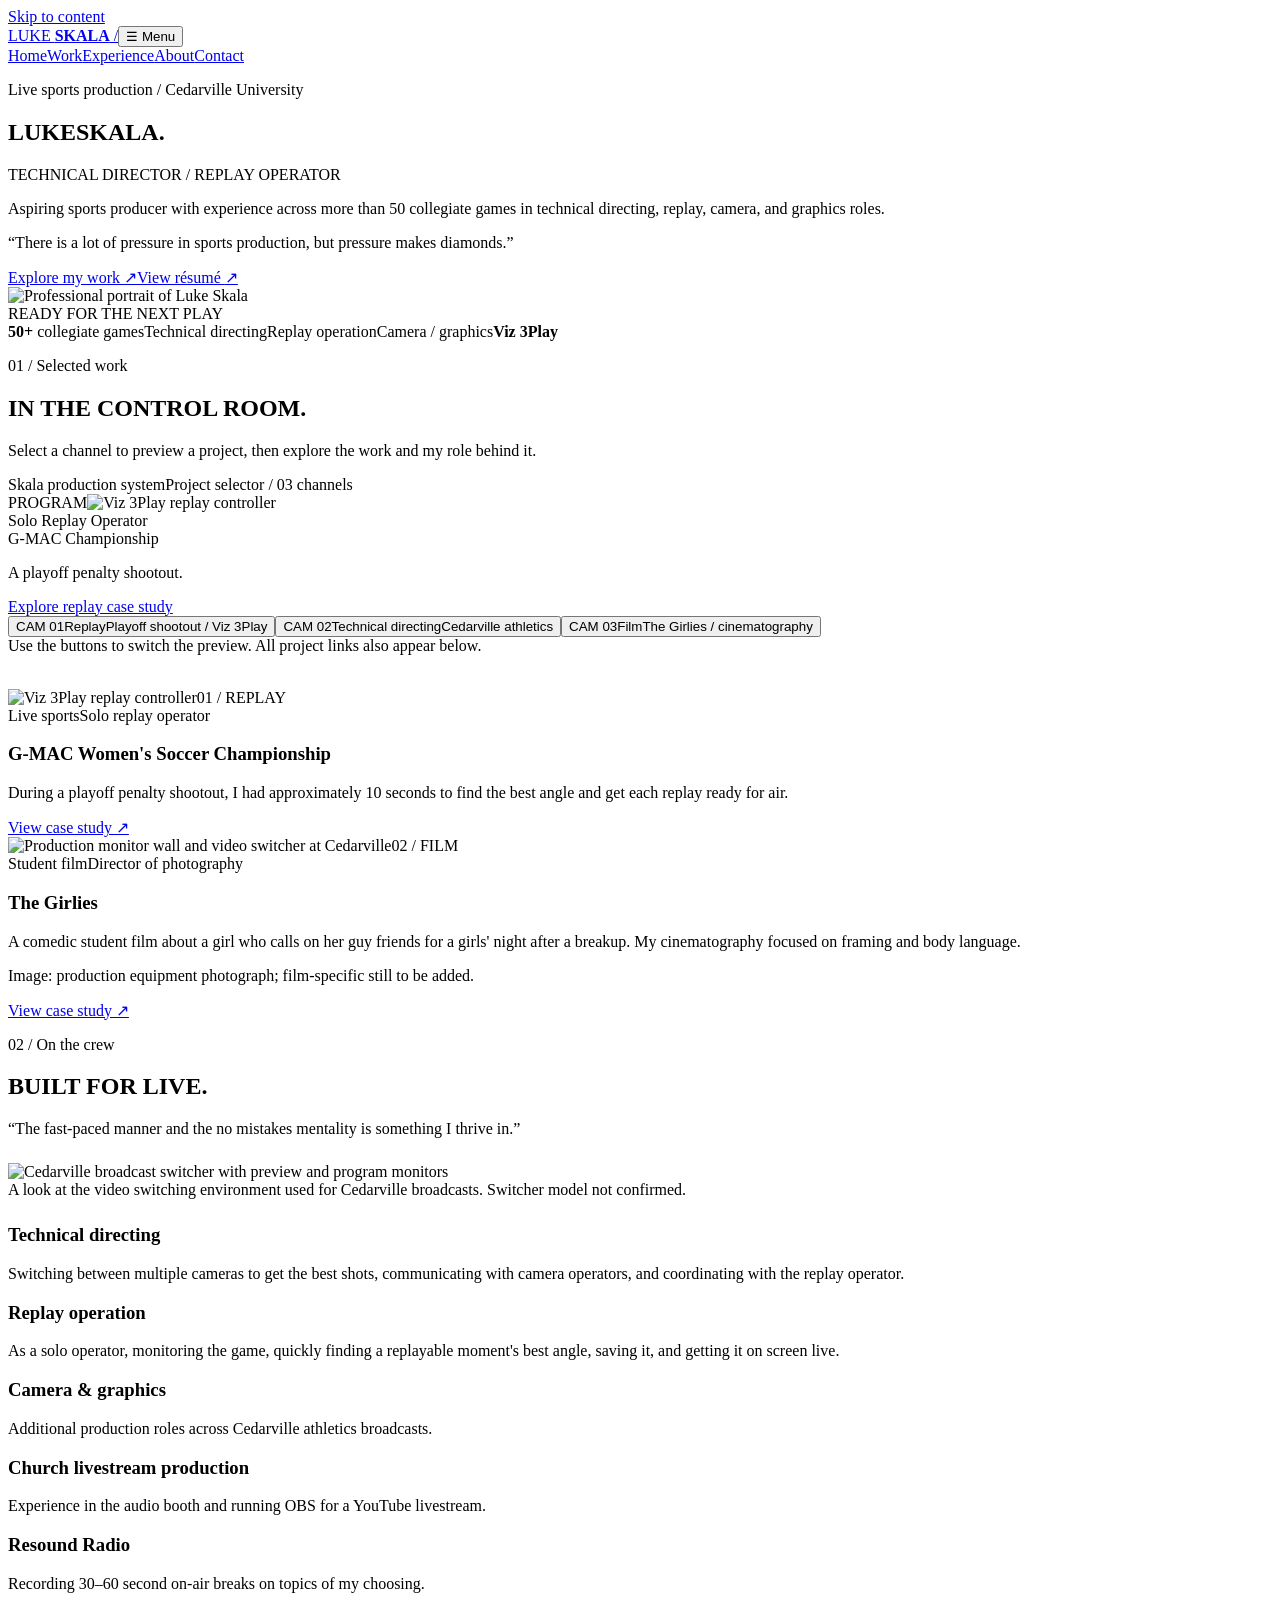
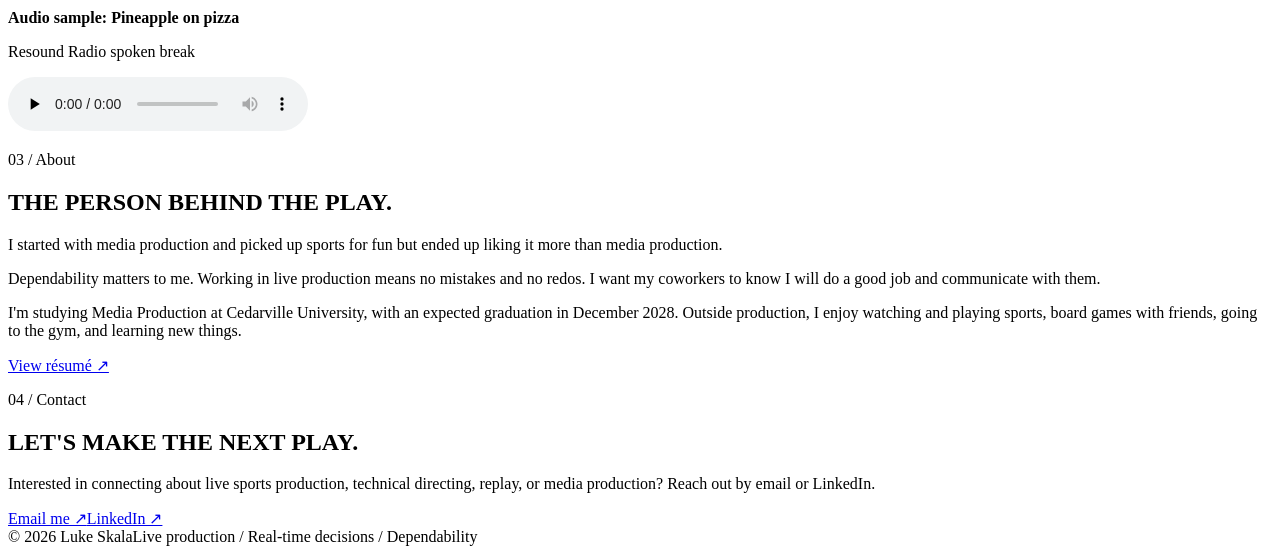
==== index.html @ cfe3b379 "Add files via upload" ====
<!doctype html><html lang="en"><head><meta charset="utf-8"><meta name="viewport" content="width=device-width,initial-scale=1"><meta name="theme-color" content="#090d13"><meta name="description" content="Luke Skala — aspiring sports production professional with experience in technical directing, replay operation, and media production."><title>Luke Skala | Technical Director & Replay Operator</title><link rel="stylesheet" href="assets/style.css"><script src="assets/main.js" defer></script></head><body><a class="skip" href="#main">Skip to content</a><header class="site-header"><div class="wrap header-inner"><a class="brand" href="index.html" aria-label="Luke Skala, home">LUKE <b>SKALA</b><span aria-hidden="true"> /</span></a><button class="menu-toggle" type="button" aria-controls="primary-nav" aria-expanded="false">☰ Menu</button><nav class="nav" id="primary-nav" aria-label="Primary navigation"><a class="nav-link" aria-current="page" href="index.html">Home</a><a class="nav-link" href="index.html#work">Work</a><a class="nav-link" href="index.html#experience">Experience</a><a class="nav-link" href="index.html#about">About</a><a class="nav-link" href="index.html#contact">Contact</a></nav></div></header><main id="main"><section class="hero"><div class="wrap hero-grid"><div class="hero-text"><p class="eyebrow">Live sports production / Cedarville University</p><h1><span>LUKE</span><span>SKALA<span style="color:var(--red)">.</span></span></h1><p class="role">TECHNICAL DIRECTOR <span style="color:var(--red)">/</span> REPLAY OPERATOR</p><p class="muted">Aspiring sports producer with experience across more than 50 collegiate games in technical directing, replay, camera, and graphics roles.</p><p class="quote">“There is a lot of pressure in sports production, but pressure makes diamonds.”</p><div class="actions"><a class="btn" href="#work">Explore my work <span aria-hidden="true">↗</span></a><a class="btn secondary" href="assets/docs/Luke-Skala-Resume.pdf" target="_blank" rel="noopener">View résumé <span aria-hidden="true">↗</span></a></div></div><div class="portrait-shell"><img src="assets/images/portrait.webp" alt="Professional portrait of Luke Skala" width="870" height="1300" fetchpriority="high"><div class="portrait-tag">READY FOR THE NEXT PLAY</div></div></div></section><div class="ticker"><div class="wrap ticker-inner"><span><b>50+</b> collegiate games</span><span>Technical directing</span><span>Replay operation</span><span>Camera / graphics</span><span><b>Viz 3Play</b></span></div></div><section class="section" id="work"><div class="wrap"><div class="section-head"><div><p class="eyebrow">01 / Selected work</p><h2>IN THE CONTROL ROOM<span style="color:var(--red)">.</span></h2></div><p class="muted">Select a channel to preview a project, then explore the work and my role behind it.</p></div><div class="dashboard" aria-label="Interactive project selector"><div class="dash-top"><span><span class="live-dot" aria-hidden="true"></span>Skala production system</span><span>Project selector / 03 channels</span></div><div class="dashboard-body"><div class="monitor" id="project-monitor" aria-live="polite" aria-atomic="true"><span class="monitor-label">PROGRAM</span><img src="assets/images/viz-3play.webp" alt="Viz 3Play replay controller"><div class="monitor-content"><span class="eyebrow" data-role>Solo Replay Operator</span><div class="monitor-title" data-title>G-MAC Championship</div><p data-desc>A playoff penalty shootout.</p><a class="btn small" data-link href="replay.html">Explore replay case study</a></div></div><div class="controls" aria-label="Select project channel"><button type="button" class="channel" data-channel="replay" aria-pressed="true"><span class="cam">CAM 01</span><span class="name">Replay</span><span class="desc">Playoff shootout / Viz 3Play</span></button><button type="button" class="channel" data-channel="td" aria-pressed="false"><span class="cam">CAM 02</span><span class="name">Technical directing</span><span class="desc">Cedarville athletics</span></button><button type="button" class="channel" data-channel="film" aria-pressed="false"><span class="cam">CAM 03</span><span class="name">Film</span><span class="desc">The Girlies / cinematography</span></button></div></div><div class="dash-bottom">Use the buttons to switch the preview. All project links also appear below.</div></div><div class="two-col" style="margin-top:34px"><article class="project-card"><div class="card-image"><img src="assets/images/viz-3play.webp" loading="lazy" alt="Viz 3Play replay controller"><span class="number">01 / REPLAY</span></div><div class="card-body"><div class="label-row"><span class="tag">Live sports</span><span class="tag">Solo replay operator</span></div><h3>G-MAC Women's Soccer Championship</h3><p>During a playoff penalty shootout, I had approximately 10 seconds to find the best angle and get each replay ready for air.</p><a class="btn small secondary" href="replay.html">View case study ↗</a></div></article><article class="project-card"><div class="card-image"><img src="assets/images/switcher.webp" loading="lazy" alt="Production monitor wall and video switcher at Cedarville"><span class="number">02 / FILM</span></div><div class="card-body"><div class="label-row"><span class="tag">Student film</span><span class="tag">Director of photography</span></div><h3>The Girlies</h3><p>A comedic student film about a girl who calls on her guy friends for a girls' night after a breakup. My cinematography focused on framing and body language.</p><p class="small-note">Image: production equipment photograph; film-specific still to be added.</p><a class="btn small secondary" href="girlies.html">View case study ↗</a></div></article></div></div></section><section class="section experience" id="experience"><div class="wrap experience-grid"><div><p class="eyebrow">02 / On the crew</p><h2>BUILT FOR LIVE<span style="color:var(--red)">.</span></h2><p>“The fast-paced manner and the no mistakes mentality is something I thrive in.”</p><figure class="media-frame" style="margin:25px 0"><img src="assets/images/switcher.webp" loading="lazy" alt="Cedarville broadcast switcher with preview and program monitors"><figcaption>A look at the video switching environment used for Cedarville broadcasts. Switcher model not confirmed.</figcaption></figure></div><div class="experience-list"><div class="experience-item"><h3>Technical directing</h3><p>Switching between multiple cameras to get the best shots, communicating with camera operators, and coordinating with the replay operator.</p></div><div class="experience-item"><h3>Replay operation</h3><p>As a solo operator, monitoring the game, quickly finding a replayable moment's best angle, saving it, and getting it on screen live.</p></div><div class="experience-item"><h3>Camera & graphics</h3><p>Additional production roles across Cedarville athletics broadcasts.</p></div><div class="experience-item"><h3>Church livestream production</h3><p>Experience in the audio booth and running OBS for a YouTube livestream.</p></div><div class="experience-item"><h3>Resound Radio</h3><p>Recording 30–60 second on-air breaks on topics of my choosing.</p><div class="audio-box"><strong>Audio sample: Pineapple on pizza</strong><p class="small-note">Resound Radio spoken break</p><audio controls preload="none"><source src="assets/audio/resound-pineapple-pizza.mp3" type="audio/mpeg">Your browser does not support audio playback. <a href="assets/audio/resound-pineapple-pizza.mp3">Download the recording</a>.</audio></div></div></div></div></section><section class="section" id="about"><div class="wrap experience-grid"><div><p class="eyebrow">03 / About</p><h2>THE PERSON BEHIND THE PLAY<span style="color:var(--red)">.</span></h2></div><div><p>I started with media production and picked up sports for fun but ended up liking it more than media production.</p><p>Dependability matters to me. Working in live production means no mistakes and no redos. I want my coworkers to know I will do a good job and communicate with them.</p><p class="muted">I'm studying Media Production at Cedarville University, with an expected graduation in December 2028. Outside production, I enjoy watching and playing sports, board games with friends, going to the gym, and learning new things.</p><a class="btn secondary" href="assets/docs/Luke-Skala-Resume.pdf" target="_blank" rel="noopener">View résumé ↗</a></div></div></section><section class="section" id="contact"><div class="wrap"><div class="contact-panel"><div><p class="eyebrow">04 / Contact</p><h2>LET'S MAKE THE NEXT PLAY<span style="color:var(--red)">.</span></h2><p class="muted">Interested in connecting about live sports production, technical directing, replay, or media production? Reach out by email or LinkedIn.</p></div><div class="actions"><a class="btn" href="mailto:lukeaskala@gmail.com">Email me ↗</a><a class="btn secondary" href="https://www.linkedin.com/in/lukeskala/" target="_blank" rel="noopener noreferrer">LinkedIn ↗</a></div></div></div></section></main><footer class="footer"><div class="wrap"><span>© <span id="year">2026</span> Luke Skala</span><span>Live production / Real-time decisions / Dependability</span></div></footer><script>document.getElementById('year').textContent=new Date().getFullYear()</script></body></html>
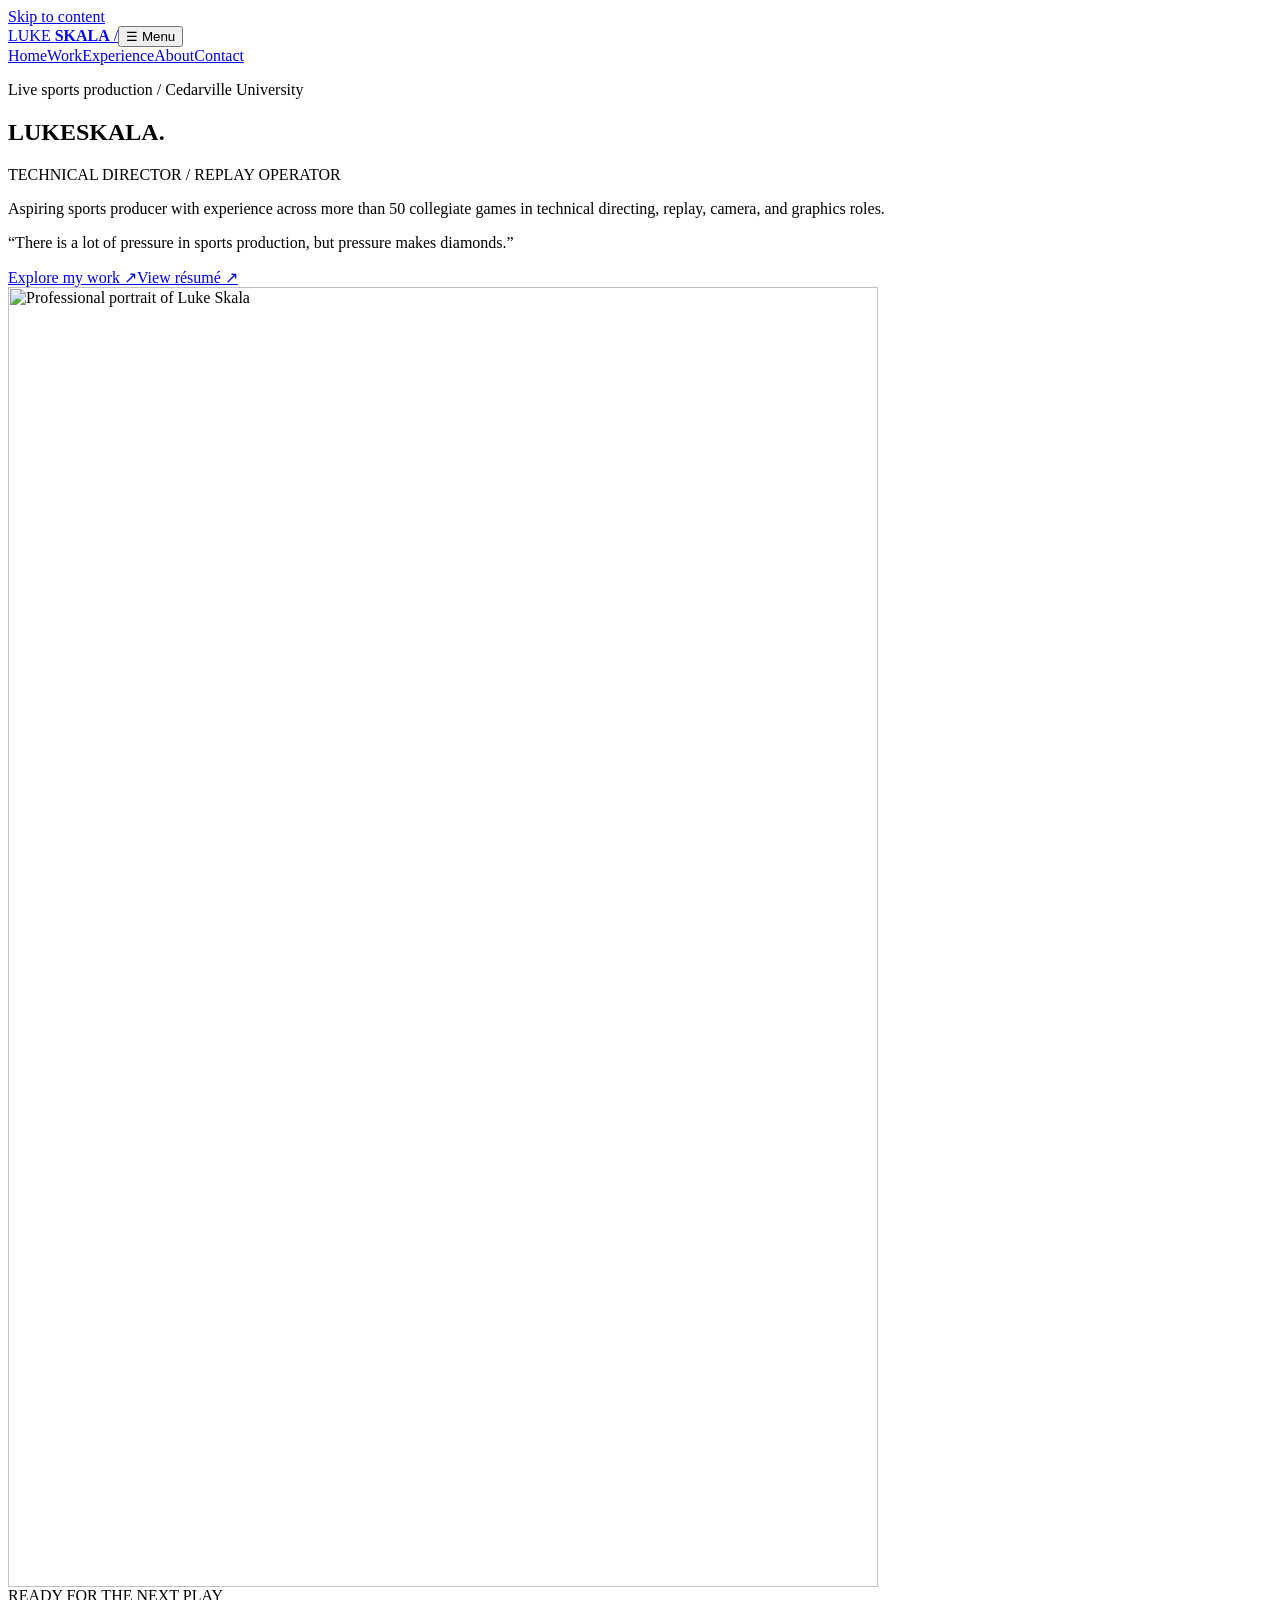
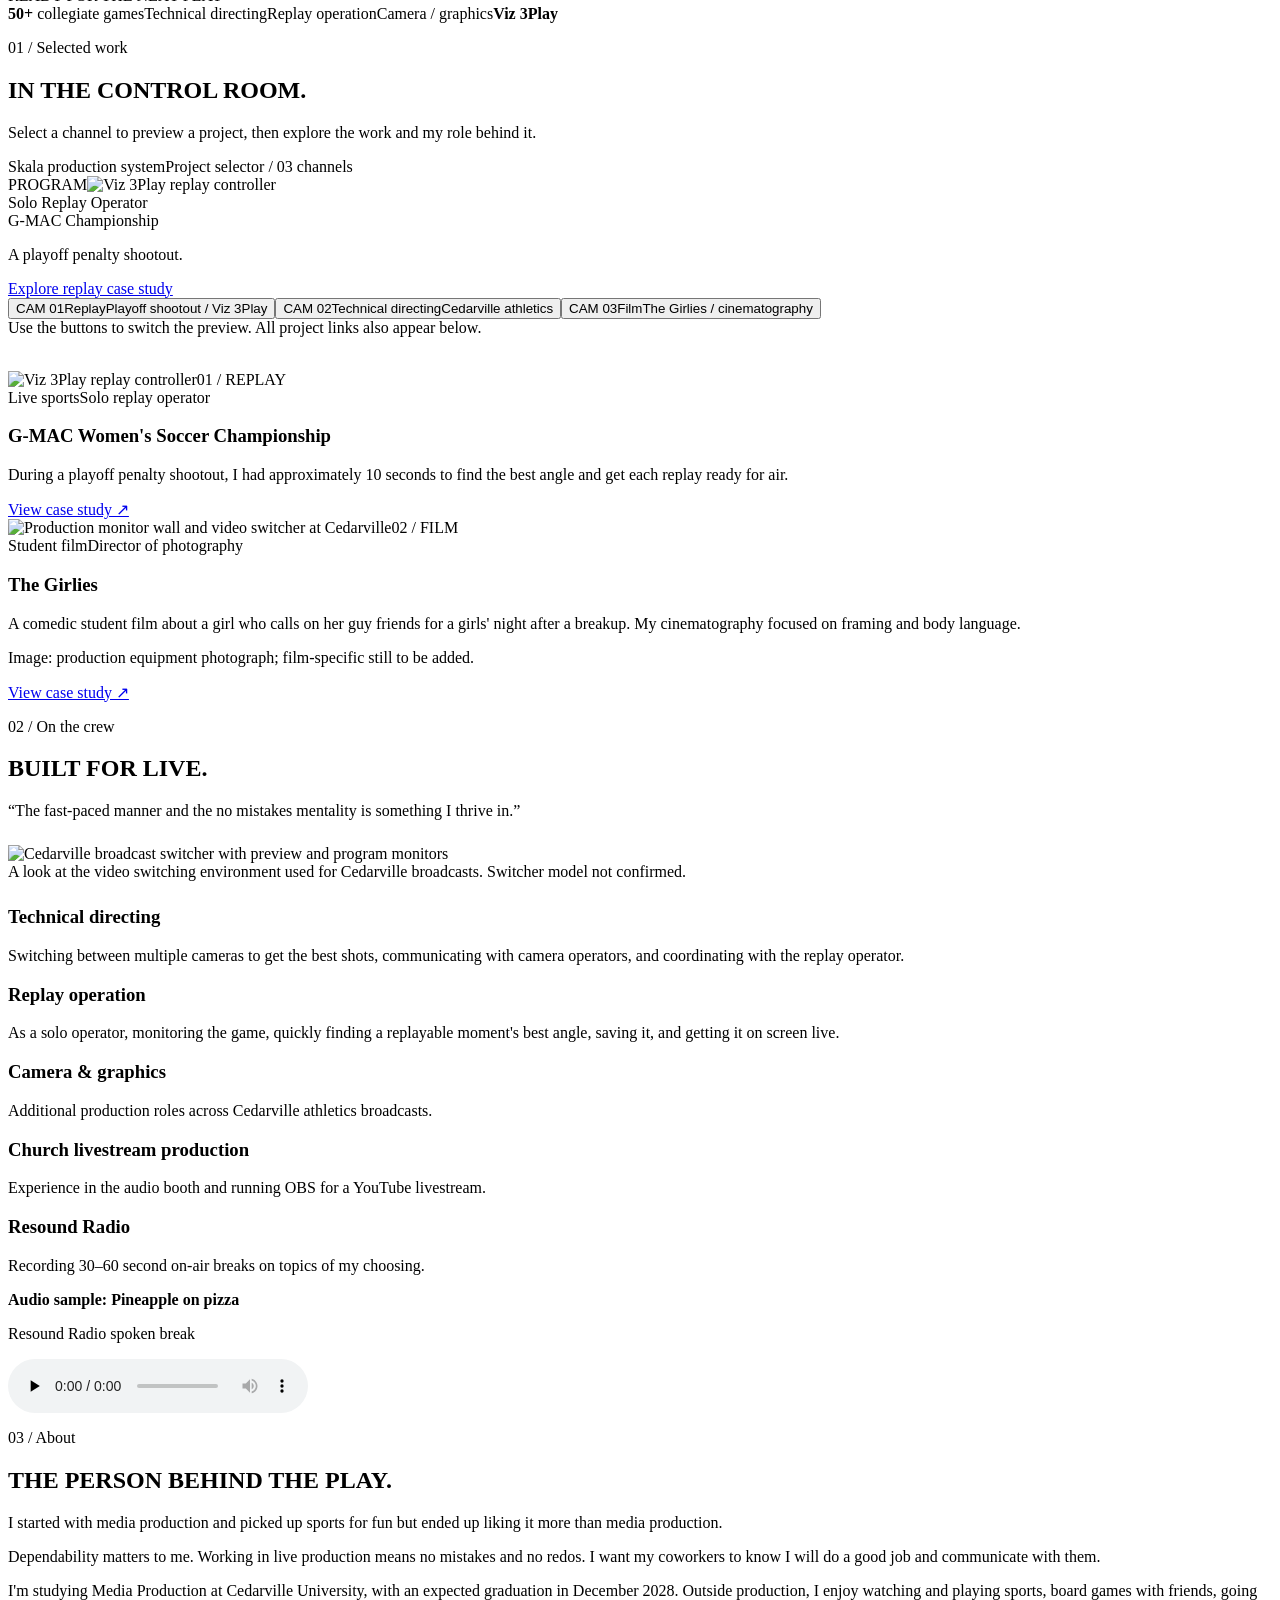
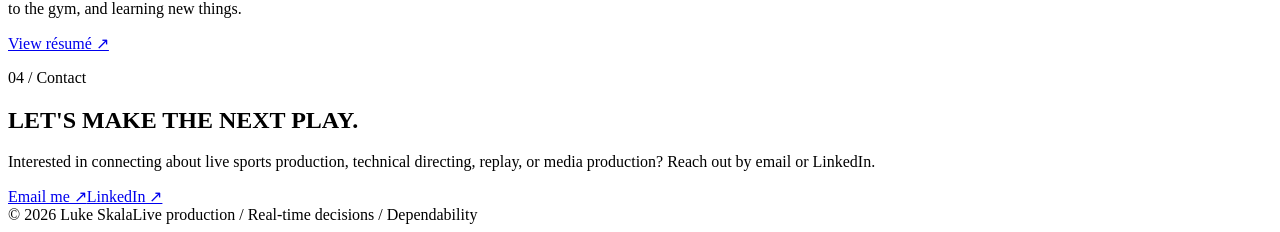
==== commit 92eec0e7: "Update index.html" ====
--- a/index.html
+++ b/index.html
@@ -1 +1 @@
-<!doctype html><html lang="en"><head><meta charset="utf-8"><meta name="viewport" content="width=device-width,initial-scale=1"><meta name="theme-color" content="#090d13"><meta name="description" content="Luke Skala — aspiring sports production professional with experience in technical directing, replay operation, and media production."><title>Luke Skala | Technical Director & Replay Operator</title><link rel="stylesheet" href="assets/style.css"><script src="assets/main.js" defer></script></head><body><a class="skip" href="#main">Skip to content</a><header class="site-header"><div class="wrap header-inner"><a class="brand" href="index.html" aria-label="Luke Skala, home">LUKE <b>SKALA</b><span aria-hidden="true"> /</span></a><button class="menu-toggle" type="button" aria-controls="primary-nav" aria-expanded="false">☰ Menu</button><nav class="nav" id="primary-nav" aria-label="Primary navigation"><a class="nav-link" aria-current="page" href="index.html">Home</a><a class="nav-link" href="index.html#work">Work</a><a class="nav-link" href="index.html#experience">Experience</a><a class="nav-link" href="index.html#about">About</a><a class="nav-link" href="index.html#contact">Contact</a></nav></div></header><main id="main"><section class="hero"><div class="wrap hero-grid"><div class="hero-text"><p class="eyebrow">Live sports production / Cedarville University</p><h1><span>LUKE</span><span>SKALA<span style="color:var(--red)">.</span></span></h1><p class="role">TECHNICAL DIRECTOR <span style="color:var(--red)">/</span> REPLAY OPERATOR</p><p class="muted">Aspiring sports producer with experience across more than 50 collegiate games in technical directing, replay, camera, and graphics roles.</p><p class="quote">“There is a lot of pressure in sports production, but pressure makes diamonds.”</p><div class="actions"><a class="btn" href="#work">Explore my work <span aria-hidden="true">↗</span></a><a class="btn secondary" href="assets/docs/Luke-Skala-Resume.pdf" target="_blank" rel="noopener">View résumé <span aria-hidden="true">↗</span></a></div></div><div class="portrait-shell"><img src="assets/images/portrait.webp" alt="Professional portrait of Luke Skala" width="870" height="1300" fetchpriority="high"><div class="portrait-tag">READY FOR THE NEXT PLAY</div></div></div></section><div class="ticker"><div class="wrap ticker-inner"><span><b>50+</b> collegiate games</span><span>Technical directing</span><span>Replay operation</span><span>Camera / graphics</span><span><b>Viz 3Play</b></span></div></div><section class="section" id="work"><div class="wrap"><div class="section-head"><div><p class="eyebrow">01 / Selected work</p><h2>IN THE CONTROL ROOM<span style="color:var(--red)">.</span></h2></div><p class="muted">Select a channel to preview a project, then explore the work and my role behind it.</p></div><div class="dashboard" aria-label="Interactive project selector"><div class="dash-top"><span><span class="live-dot" aria-hidden="true"></span>Skala production system</span><span>Project selector / 03 channels</span></div><div class="dashboard-body"><div class="monitor" id="project-monitor" aria-live="polite" aria-atomic="true"><span class="monitor-label">PROGRAM</span><img src="assets/images/viz-3play.webp" alt="Viz 3Play replay controller"><div class="monitor-content"><span class="eyebrow" data-role>Solo Replay Operator</span><div class="monitor-title" data-title>G-MAC Championship</div><p data-desc>A playoff penalty shootout.</p><a class="btn small" data-link href="replay.html">Explore replay case study</a></div></div><div class="controls" aria-label="Select project channel"><button type="button" class="channel" data-channel="replay" aria-pressed="true"><span class="cam">CAM 01</span><span class="name">Replay</span><span class="desc">Playoff shootout / Viz 3Play</span></button><button type="button" class="channel" data-channel="td" aria-pressed="false"><span class="cam">CAM 02</span><span class="name">Technical directing</span><span class="desc">Cedarville athletics</span></button><button type="button" class="channel" data-channel="film" aria-pressed="false"><span class="cam">CAM 03</span><span class="name">Film</span><span class="desc">The Girlies / cinematography</span></button></div></div><div class="dash-bottom">Use the buttons to switch the preview. All project links also appear below.</div></div><div class="two-col" style="margin-top:34px"><article class="project-card"><div class="card-image"><img src="assets/images/viz-3play.webp" loading="lazy" alt="Viz 3Play replay controller"><span class="number">01 / REPLAY</span></div><div class="card-body"><div class="label-row"><span class="tag">Live sports</span><span class="tag">Solo replay operator</span></div><h3>G-MAC Women's Soccer Championship</h3><p>During a playoff penalty shootout, I had approximately 10 seconds to find the best angle and get each replay ready for air.</p><a class="btn small secondary" href="replay.html">View case study ↗</a></div></article><article class="project-card"><div class="card-image"><img src="assets/images/switcher.webp" loading="lazy" alt="Production monitor wall and video switcher at Cedarville"><span class="number">02 / FILM</span></div><div class="card-body"><div class="label-row"><span class="tag">Student film</span><span class="tag">Director of photography</span></div><h3>The Girlies</h3><p>A comedic student film about a girl who calls on her guy friends for a girls' night after a breakup. My cinematography focused on framing and body language.</p><p class="small-note">Image: production equipment photograph; film-specific still to be added.</p><a class="btn small secondary" href="girlies.html">View case study ↗</a></div></article></div></div></section><section class="section experience" id="experience"><div class="wrap experience-grid"><div><p class="eyebrow">02 / On the crew</p><h2>BUILT FOR LIVE<span style="color:var(--red)">.</span></h2><p>“The fast-paced manner and the no mistakes mentality is something I thrive in.”</p><figure class="media-frame" style="margin:25px 0"><img src="assets/images/switcher.webp" loading="lazy" alt="Cedarville broadcast switcher with preview and program monitors"><figcaption>A look at the video switching environment used for Cedarville broadcasts. Switcher model not confirmed.</figcaption></figure></div><div class="experience-list"><div class="experience-item"><h3>Technical directing</h3><p>Switching between multiple cameras to get the best shots, communicating with camera operators, and coordinating with the replay operator.</p></div><div class="experience-item"><h3>Replay operation</h3><p>As a solo operator, monitoring the game, quickly finding a replayable moment's best angle, saving it, and getting it on screen live.</p></div><div class="experience-item"><h3>Camera & graphics</h3><p>Additional production roles across Cedarville athletics broadcasts.</p></div><div class="experience-item"><h3>Church livestream production</h3><p>Experience in the audio booth and running OBS for a YouTube livestream.</p></div><div class="experience-item"><h3>Resound Radio</h3><p>Recording 30–60 second on-air breaks on topics of my choosing.</p><div class="audio-box"><strong>Audio sample: Pineapple on pizza</strong><p class="small-note">Resound Radio spoken break</p><audio controls preload="none"><source src="assets/audio/resound-pineapple-pizza.mp3" type="audio/mpeg">Your browser does not support audio playback. <a href="assets/audio/resound-pineapple-pizza.mp3">Download the recording</a>.</audio></div></div></div></div></section><section class="section" id="about"><div class="wrap experience-grid"><div><p class="eyebrow">03 / About</p><h2>THE PERSON BEHIND THE PLAY<span style="color:var(--red)">.</span></h2></div><div><p>I started with media production and picked up sports for fun but ended up liking it more than media production.</p><p>Dependability matters to me. Working in live production means no mistakes and no redos. I want my coworkers to know I will do a good job and communicate with them.</p><p class="muted">I'm studying Media Production at Cedarville University, with an expected graduation in December 2028. Outside production, I enjoy watching and playing sports, board games with friends, going to the gym, and learning new things.</p><a class="btn secondary" href="assets/docs/Luke-Skala-Resume.pdf" target="_blank" rel="noopener">View résumé ↗</a></div></div></section><section class="section" id="contact"><div class="wrap"><div class="contact-panel"><div><p class="eyebrow">04 / Contact</p><h2>LET'S MAKE THE NEXT PLAY<span style="color:var(--red)">.</span></h2><p class="muted">Interested in connecting about live sports production, technical directing, replay, or media production? Reach out by email or LinkedIn.</p></div><div class="actions"><a class="btn" href="mailto:lukeaskala@gmail.com">Email me ↗</a><a class="btn secondary" href="https://www.linkedin.com/in/lukeskala/" target="_blank" rel="noopener noreferrer">LinkedIn ↗</a></div></div></div></section></main><footer class="footer"><div class="wrap"><span>© <span id="year">2026</span> Luke Skala</span><span>Live production / Real-time decisions / Dependability</span></div></footer><script>document.getElementById('year').textContent=new Date().getFullYear()</script></body></html>
+<link rel="stylesheet" href="./assets/style.css"> <!doctype html><html lang="en"><head><meta charset="utf-8"><meta name="viewport" content="width=device-width,initial-scale=1"><meta name="theme-color" content="#090d13"><meta name="description" content="Luke Skala — aspiring sports production professional with experience in technical directing, replay operation, and media production."><title>Luke Skala | Technical Director & Replay Operator</title><link rel="stylesheet" href="assets/style.css"><script src="assets/main.js" defer></script></head><body><a class="skip" href="#main">Skip to content</a><header class="site-header"><div class="wrap header-inner"><a class="brand" href="index.html" aria-label="Luke Skala, home">LUKE <b>SKALA</b><span aria-hidden="true"> /</span></a><button class="menu-toggle" type="button" aria-controls="primary-nav" aria-expanded="false">☰ Menu</button><nav class="nav" id="primary-nav" aria-label="Primary navigation"><a class="nav-link" aria-current="page" href="index.html">Home</a><a class="nav-link" href="index.html#work">Work</a><a class="nav-link" href="index.html#experience">Experience</a><a class="nav-link" href="index.html#about">About</a><a class="nav-link" href="index.html#contact">Contact</a></nav></div></header><main id="main"><section class="hero"><div class="wrap hero-grid"><div class="hero-text"><p class="eyebrow">Live sports production / Cedarville University</p><h1><span>LUKE</span><span>SKALA<span style="color:var(--red)">.</span></span></h1><p class="role">TECHNICAL DIRECTOR <span style="color:var(--red)">/</span> REPLAY OPERATOR</p><p class="muted">Aspiring sports producer with experience across more than 50 collegiate games in technical directing, replay, camera, and graphics roles.</p><p class="quote">“There is a lot of pressure in sports production, but pressure makes diamonds.”</p><div class="actions"><a class="btn" href="#work">Explore my work <span aria-hidden="true">↗</span></a><a class="btn secondary" href="assets/docs/Luke-Skala-Resume.pdf" target="_blank" rel="noopener">View résumé <span aria-hidden="true">↗</span></a></div></div><div class="portrait-shell"><img src="assets/images/portrait.webp" alt="Professional portrait of Luke Skala" width="870" height="1300" fetchpriority="high"><div class="portrait-tag">READY FOR THE NEXT PLAY</div></div></div></section><div class="ticker"><div class="wrap ticker-inner"><span><b>50+</b> collegiate games</span><span>Technical directing</span><span>Replay operation</span><span>Camera / graphics</span><span><b>Viz 3Play</b></span></div></div><section class="section" id="work"><div class="wrap"><div class="section-head"><div><p class="eyebrow">01 / Selected work</p><h2>IN THE CONTROL ROOM<span style="color:var(--red)">.</span></h2></div><p class="muted">Select a channel to preview a project, then explore the work and my role behind it.</p></div><div class="dashboard" aria-label="Interactive project selector"><div class="dash-top"><span><span class="live-dot" aria-hidden="true"></span>Skala production system</span><span>Project selector / 03 channels</span></div><div class="dashboard-body"><div class="monitor" id="project-monitor" aria-live="polite" aria-atomic="true"><span class="monitor-label">PROGRAM</span><img src="assets/images/viz-3play.webp" alt="Viz 3Play replay controller"><div class="monitor-content"><span class="eyebrow" data-role>Solo Replay Operator</span><div class="monitor-title" data-title>G-MAC Championship</div><p data-desc>A playoff penalty shootout.</p><a class="btn small" data-link href="replay.html">Explore replay case study</a></div></div><div class="controls" aria-label="Select project channel"><button type="button" class="channel" data-channel="replay" aria-pressed="true"><span class="cam">CAM 01</span><span class="name">Replay</span><span class="desc">Playoff shootout / Viz 3Play</span></button><button type="button" class="channel" data-channel="td" aria-pressed="false"><span class="cam">CAM 02</span><span class="name">Technical directing</span><span class="desc">Cedarville athletics</span></button><button type="button" class="channel" data-channel="film" aria-pressed="false"><span class="cam">CAM 03</span><span class="name">Film</span><span class="desc">The Girlies / cinematography</span></button></div></div><div class="dash-bottom">Use the buttons to switch the preview. All project links also appear below.</div></div><div class="two-col" style="margin-top:34px"><article class="project-card"><div class="card-image"><img src="assets/images/viz-3play.webp" loading="lazy" alt="Viz 3Play replay controller"><span class="number">01 / REPLAY</span></div><div class="card-body"><div class="label-row"><span class="tag">Live sports</span><span class="tag">Solo replay operator</span></div><h3>G-MAC Women's Soccer Championship</h3><p>During a playoff penalty shootout, I had approximately 10 seconds to find the best angle and get each replay ready for air.</p><a class="btn small secondary" href="replay.html">View case study ↗</a></div></article><article class="project-card"><div class="card-image"><img src="assets/images/switcher.webp" loading="lazy" alt="Production monitor wall and video switcher at Cedarville"><span class="number">02 / FILM</span></div><div class="card-body"><div class="label-row"><span class="tag">Student film</span><span class="tag">Director of photography</span></div><h3>The Girlies</h3><p>A comedic student film about a girl who calls on her guy friends for a girls' night after a breakup. My cinematography focused on framing and body language.</p><p class="small-note">Image: production equipment photograph; film-specific still to be added.</p><a class="btn small secondary" href="girlies.html">View case study ↗</a></div></article></div></div></section><section class="section experience" id="experience"><div class="wrap experience-grid"><div><p class="eyebrow">02 / On the crew</p><h2>BUILT FOR LIVE<span style="color:var(--red)">.</span></h2><p>“The fast-paced manner and the no mistakes mentality is something I thrive in.”</p><figure class="media-frame" style="margin:25px 0"><img src="assets/images/switcher.webp" loading="lazy" alt="Cedarville broadcast switcher with preview and program monitors"><figcaption>A look at the video switching environment used for Cedarville broadcasts. Switcher model not confirmed.</figcaption></figure></div><div class="experience-list"><div class="experience-item"><h3>Technical directing</h3><p>Switching between multiple cameras to get the best shots, communicating with camera operators, and coordinating with the replay operator.</p></div><div class="experience-item"><h3>Replay operation</h3><p>As a solo operator, monitoring the game, quickly finding a replayable moment's best angle, saving it, and getting it on screen live.</p></div><div class="experience-item"><h3>Camera & graphics</h3><p>Additional production roles across Cedarville athletics broadcasts.</p></div><div class="experience-item"><h3>Church livestream production</h3><p>Experience in the audio booth and running OBS for a YouTube livestream.</p></div><div class="experience-item"><h3>Resound Radio</h3><p>Recording 30–60 second on-air breaks on topics of my choosing.</p><div class="audio-box"><strong>Audio sample: Pineapple on pizza</strong><p class="small-note">Resound Radio spoken break</p><audio controls preload="none"><source src="assets/audio/resound-pineapple-pizza.mp3" type="audio/mpeg">Your browser does not support audio playback. <a href="assets/audio/resound-pineapple-pizza.mp3">Download the recording</a>.</audio></div></div></div></div></section><section class="section" id="about"><div class="wrap experience-grid"><div><p class="eyebrow">03 / About</p><h2>THE PERSON BEHIND THE PLAY<span style="color:var(--red)">.</span></h2></div><div><p>I started with media production and picked up sports for fun but ended up liking it more than media production.</p><p>Dependability matters to me. Working in live production means no mistakes and no redos. I want my coworkers to know I will do a good job and communicate with them.</p><p class="muted">I'm studying Media Production at Cedarville University, with an expected graduation in December 2028. Outside production, I enjoy watching and playing sports, board games with friends, going to the gym, and learning new things.</p><a class="btn secondary" href="assets/docs/Luke-Skala-Resume.pdf" target="_blank" rel="noopener">View résumé ↗</a></div></div></section><section class="section" id="contact"><div class="wrap"><div class="contact-panel"><div><p class="eyebrow">04 / Contact</p><h2>LET'S MAKE THE NEXT PLAY<span style="color:var(--red)">.</span></h2><p class="muted">Interested in connecting about live sports production, technical directing, replay, or media production? Reach out by email or LinkedIn.</p></div><div class="actions"><a class="btn" href="mailto:lukeaskala@gmail.com">Email me ↗</a><a class="btn secondary" href="https://www.linkedin.com/in/lukeskala/" target="_blank" rel="noopener noreferrer">LinkedIn ↗</a></div></div></div></section></main><footer class="footer"><div class="wrap"><span>© <span id="year">2026</span> Luke Skala</span><span>Live production / Real-time decisions / Dependability</span></div></footer><script>document.getElementById('year').textContent=new Date().getFullYear()</script></body></html>
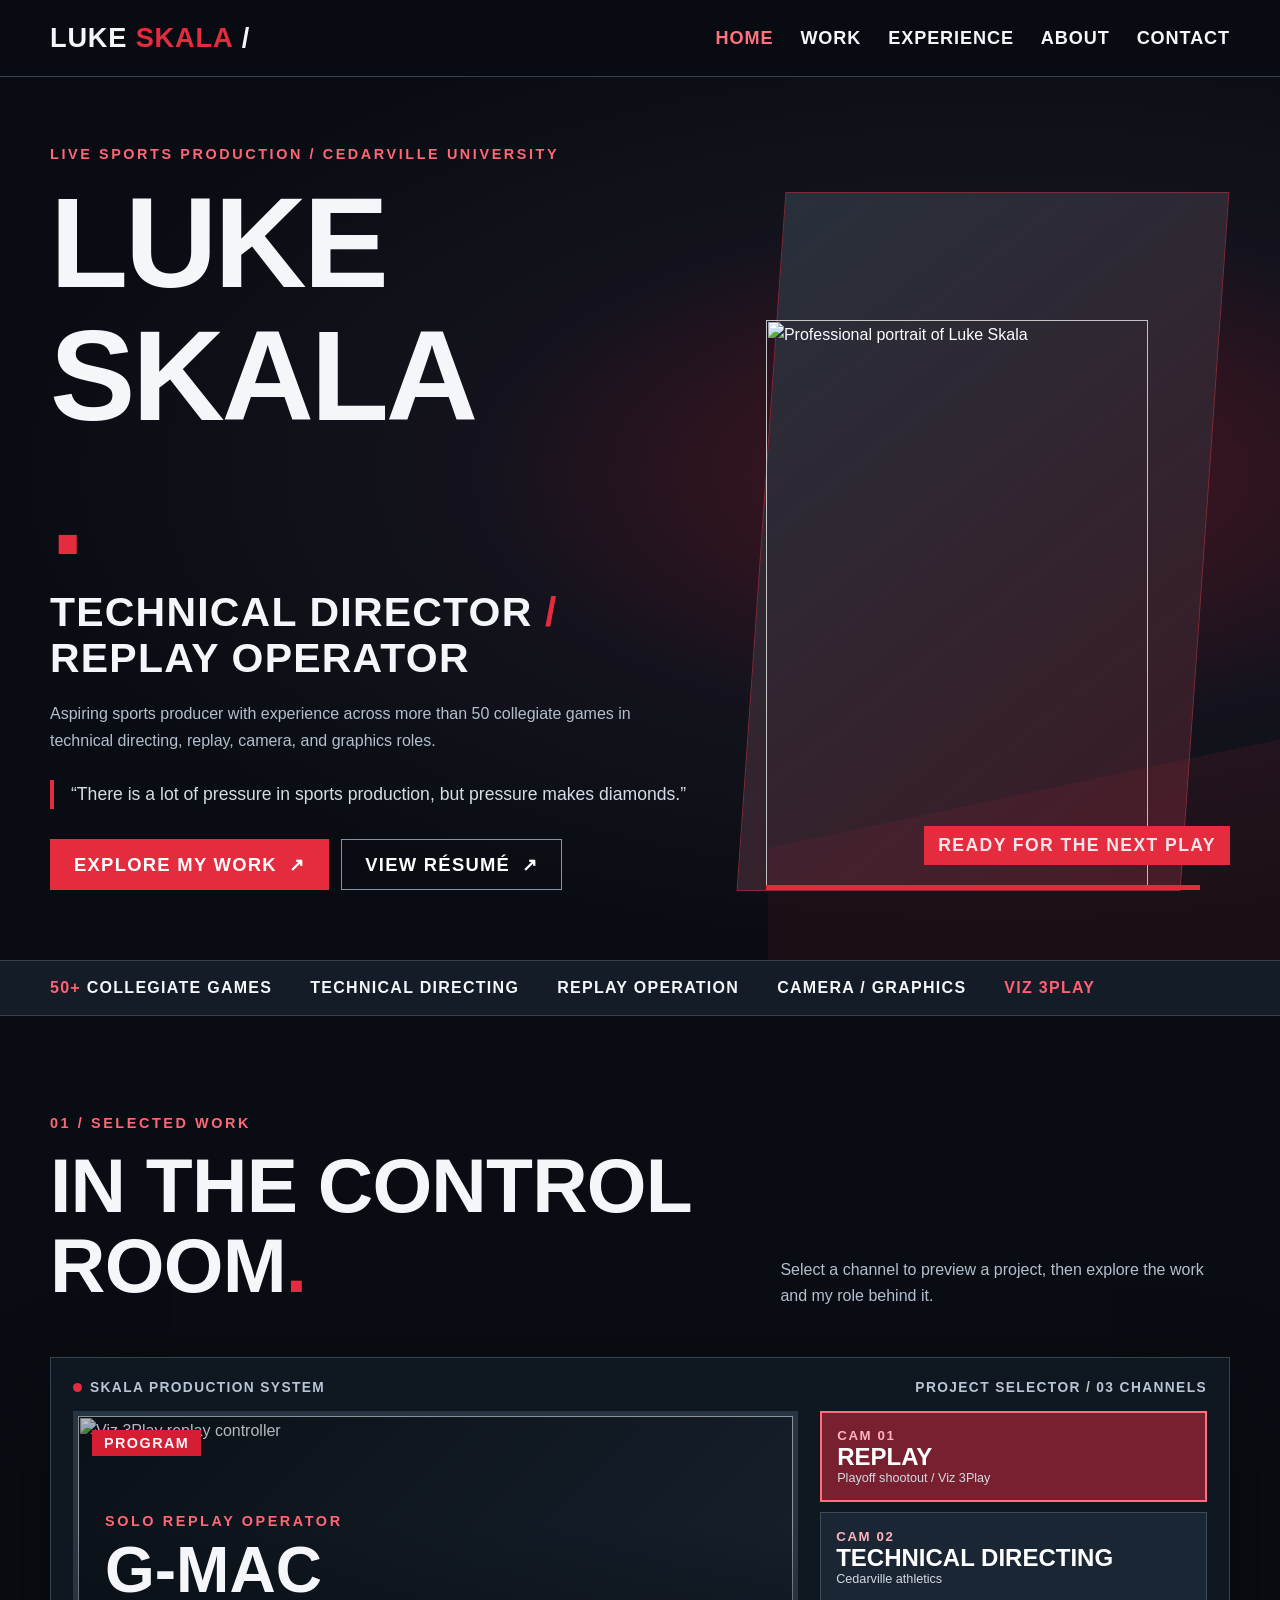
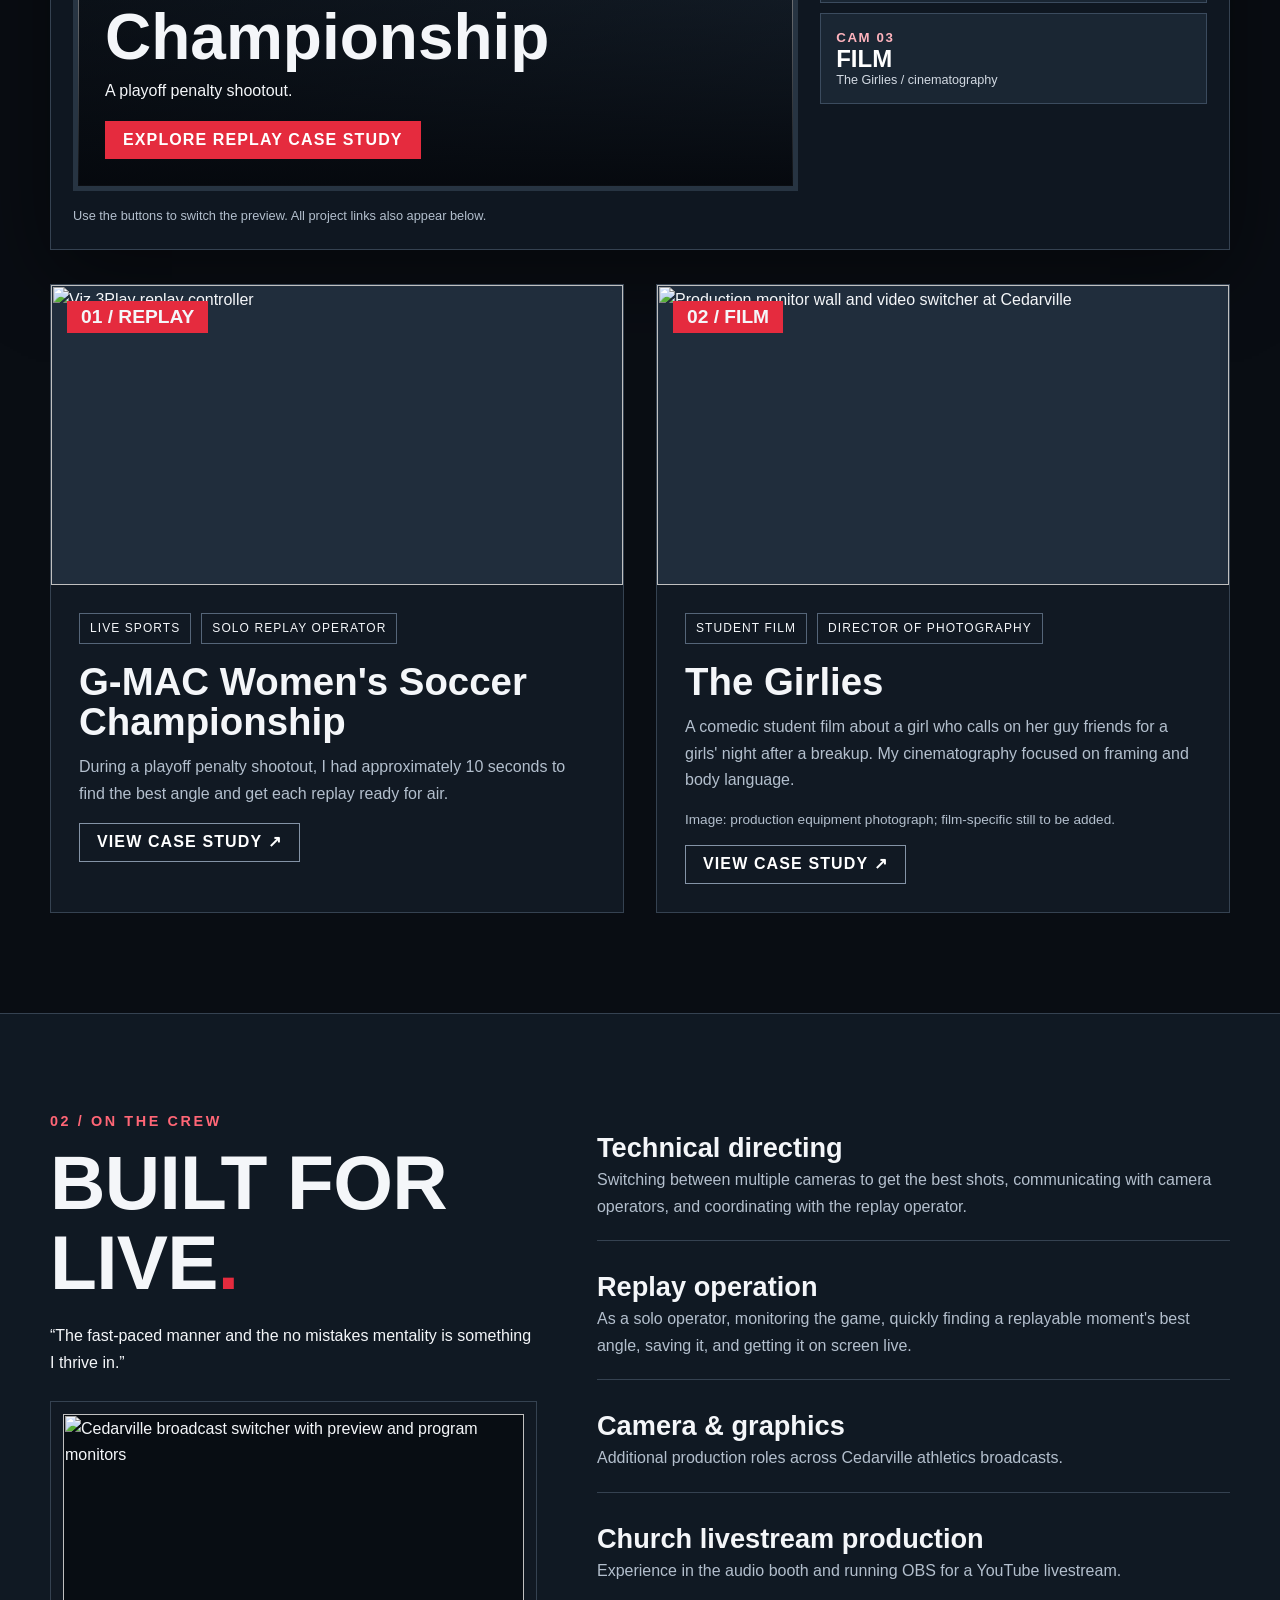
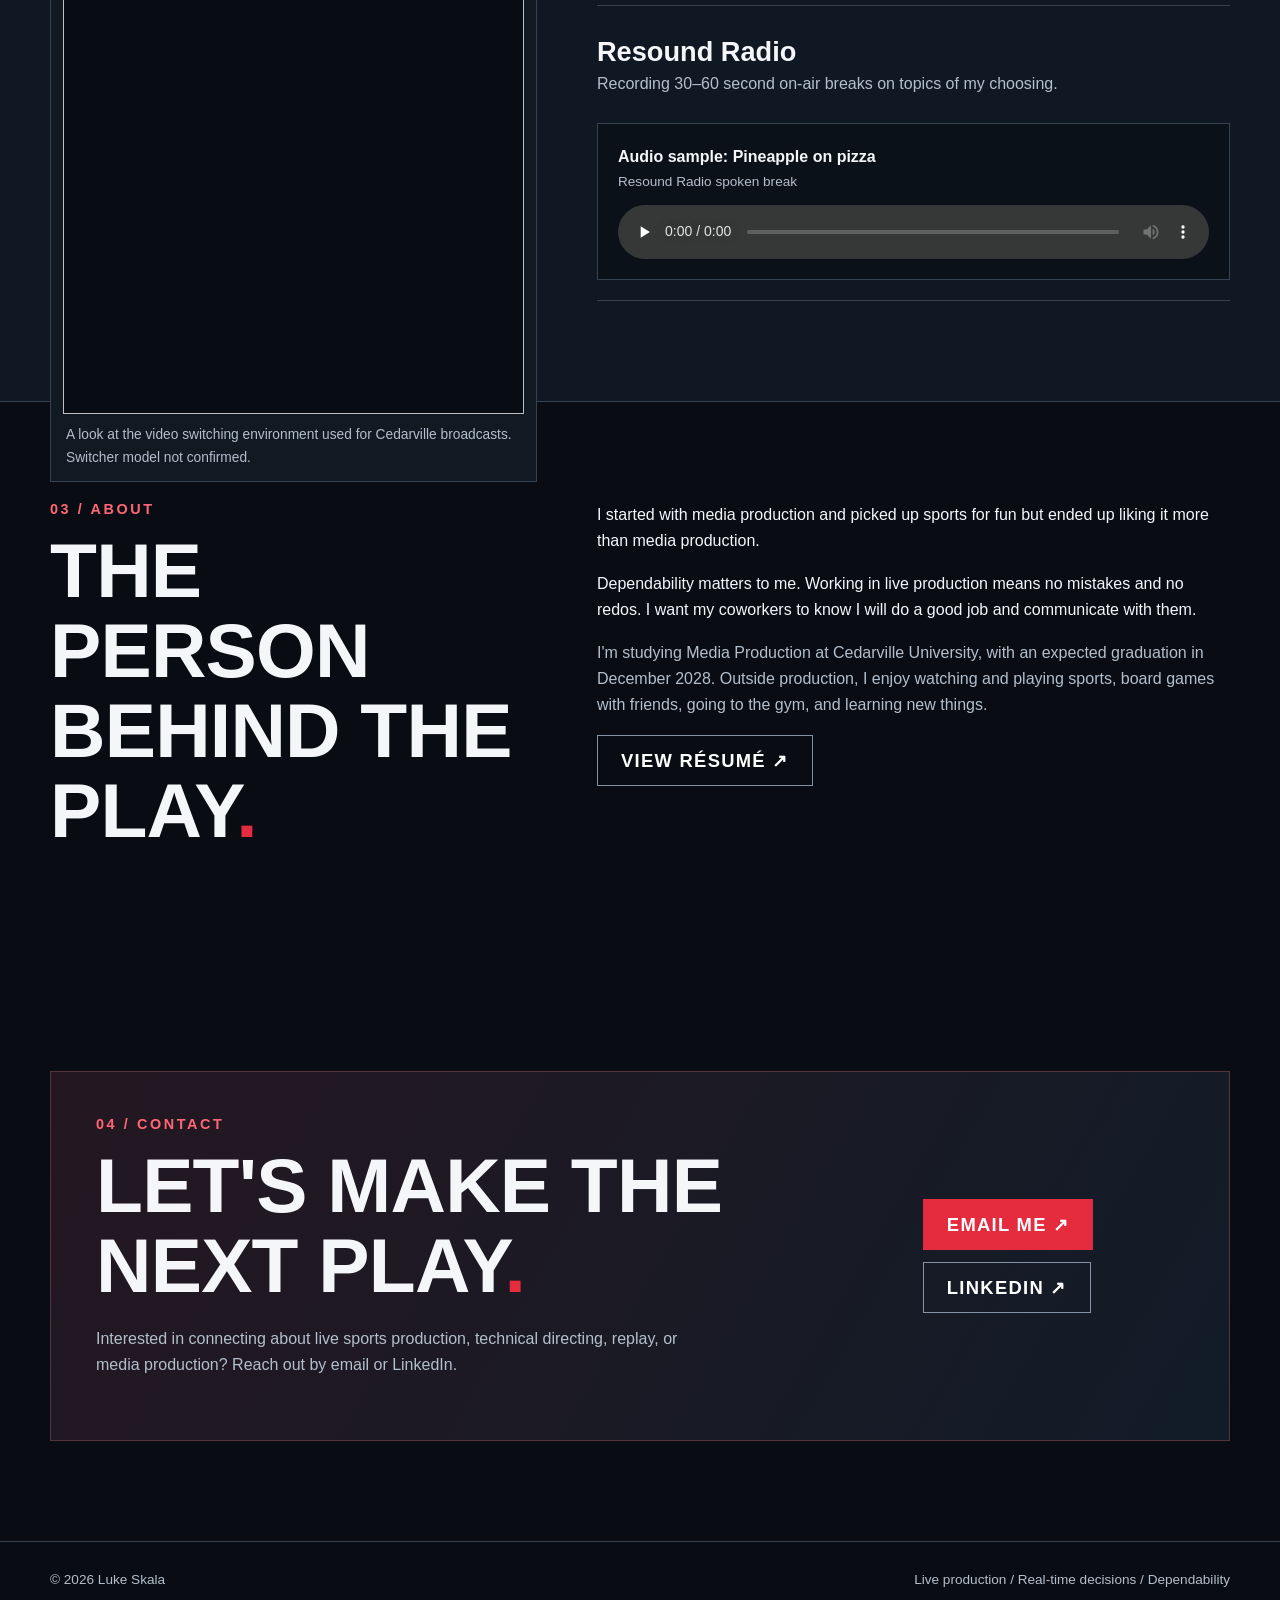
==== commit 08e3dc90: "Update index.html" ====
--- a/index.html
+++ b/index.html
@@ -1 +1 @@
-<link rel="stylesheet" href="./assets/style.css"> <!doctype html><html lang="en"><head><meta charset="utf-8"><meta name="viewport" content="width=device-width,initial-scale=1"><meta name="theme-color" content="#090d13"><meta name="description" content="Luke Skala — aspiring sports production professional with experience in technical directing, replay operation, and media production."><title>Luke Skala | Technical Director & Replay Operator</title><link rel="stylesheet" href="assets/style.css"><script src="assets/main.js" defer></script></head><body><a class="skip" href="#main">Skip to content</a><header class="site-header"><div class="wrap header-inner"><a class="brand" href="index.html" aria-label="Luke Skala, home">LUKE <b>SKALA</b><span aria-hidden="true"> /</span></a><button class="menu-toggle" type="button" aria-controls="primary-nav" aria-expanded="false">☰ Menu</button><nav class="nav" id="primary-nav" aria-label="Primary navigation"><a class="nav-link" aria-current="page" href="index.html">Home</a><a class="nav-link" href="index.html#work">Work</a><a class="nav-link" href="index.html#experience">Experience</a><a class="nav-link" href="index.html#about">About</a><a class="nav-link" href="index.html#contact">Contact</a></nav></div></header><main id="main"><section class="hero"><div class="wrap hero-grid"><div class="hero-text"><p class="eyebrow">Live sports production / Cedarville University</p><h1><span>LUKE</span><span>SKALA<span style="color:var(--red)">.</span></span></h1><p class="role">TECHNICAL DIRECTOR <span style="color:var(--red)">/</span> REPLAY OPERATOR</p><p class="muted">Aspiring sports producer with experience across more than 50 collegiate games in technical directing, replay, camera, and graphics roles.</p><p class="quote">“There is a lot of pressure in sports production, but pressure makes diamonds.”</p><div class="actions"><a class="btn" href="#work">Explore my work <span aria-hidden="true">↗</span></a><a class="btn secondary" href="assets/docs/Luke-Skala-Resume.pdf" target="_blank" rel="noopener">View résumé <span aria-hidden="true">↗</span></a></div></div><div class="portrait-shell"><img src="assets/images/portrait.webp" alt="Professional portrait of Luke Skala" width="870" height="1300" fetchpriority="high"><div class="portrait-tag">READY FOR THE NEXT PLAY</div></div></div></section><div class="ticker"><div class="wrap ticker-inner"><span><b>50+</b> collegiate games</span><span>Technical directing</span><span>Replay operation</span><span>Camera / graphics</span><span><b>Viz 3Play</b></span></div></div><section class="section" id="work"><div class="wrap"><div class="section-head"><div><p class="eyebrow">01 / Selected work</p><h2>IN THE CONTROL ROOM<span style="color:var(--red)">.</span></h2></div><p class="muted">Select a channel to preview a project, then explore the work and my role behind it.</p></div><div class="dashboard" aria-label="Interactive project selector"><div class="dash-top"><span><span class="live-dot" aria-hidden="true"></span>Skala production system</span><span>Project selector / 03 channels</span></div><div class="dashboard-body"><div class="monitor" id="project-monitor" aria-live="polite" aria-atomic="true"><span class="monitor-label">PROGRAM</span><img src="assets/images/viz-3play.webp" alt="Viz 3Play replay controller"><div class="monitor-content"><span class="eyebrow" data-role>Solo Replay Operator</span><div class="monitor-title" data-title>G-MAC Championship</div><p data-desc>A playoff penalty shootout.</p><a class="btn small" data-link href="replay.html">Explore replay case study</a></div></div><div class="controls" aria-label="Select project channel"><button type="button" class="channel" data-channel="replay" aria-pressed="true"><span class="cam">CAM 01</span><span class="name">Replay</span><span class="desc">Playoff shootout / Viz 3Play</span></button><button type="button" class="channel" data-channel="td" aria-pressed="false"><span class="cam">CAM 02</span><span class="name">Technical directing</span><span class="desc">Cedarville athletics</span></button><button type="button" class="channel" data-channel="film" aria-pressed="false"><span class="cam">CAM 03</span><span class="name">Film</span><span class="desc">The Girlies / cinematography</span></button></div></div><div class="dash-bottom">Use the buttons to switch the preview. All project links also appear below.</div></div><div class="two-col" style="margin-top:34px"><article class="project-card"><div class="card-image"><img src="assets/images/viz-3play.webp" loading="lazy" alt="Viz 3Play replay controller"><span class="number">01 / REPLAY</span></div><div class="card-body"><div class="label-row"><span class="tag">Live sports</span><span class="tag">Solo replay operator</span></div><h3>G-MAC Women's Soccer Championship</h3><p>During a playoff penalty shootout, I had approximately 10 seconds to find the best angle and get each replay ready for air.</p><a class="btn small secondary" href="replay.html">View case study ↗</a></div></article><article class="project-card"><div class="card-image"><img src="assets/images/switcher.webp" loading="lazy" alt="Production monitor wall and video switcher at Cedarville"><span class="number">02 / FILM</span></div><div class="card-body"><div class="label-row"><span class="tag">Student film</span><span class="tag">Director of photography</span></div><h3>The Girlies</h3><p>A comedic student film about a girl who calls on her guy friends for a girls' night after a breakup. My cinematography focused on framing and body language.</p><p class="small-note">Image: production equipment photograph; film-specific still to be added.</p><a class="btn small secondary" href="girlies.html">View case study ↗</a></div></article></div></div></section><section class="section experience" id="experience"><div class="wrap experience-grid"><div><p class="eyebrow">02 / On the crew</p><h2>BUILT FOR LIVE<span style="color:var(--red)">.</span></h2><p>“The fast-paced manner and the no mistakes mentality is something I thrive in.”</p><figure class="media-frame" style="margin:25px 0"><img src="assets/images/switcher.webp" loading="lazy" alt="Cedarville broadcast switcher with preview and program monitors"><figcaption>A look at the video switching environment used for Cedarville broadcasts. Switcher model not confirmed.</figcaption></figure></div><div class="experience-list"><div class="experience-item"><h3>Technical directing</h3><p>Switching between multiple cameras to get the best shots, communicating with camera operators, and coordinating with the replay operator.</p></div><div class="experience-item"><h3>Replay operation</h3><p>As a solo operator, monitoring the game, quickly finding a replayable moment's best angle, saving it, and getting it on screen live.</p></div><div class="experience-item"><h3>Camera & graphics</h3><p>Additional production roles across Cedarville athletics broadcasts.</p></div><div class="experience-item"><h3>Church livestream production</h3><p>Experience in the audio booth and running OBS for a YouTube livestream.</p></div><div class="experience-item"><h3>Resound Radio</h3><p>Recording 30–60 second on-air breaks on topics of my choosing.</p><div class="audio-box"><strong>Audio sample: Pineapple on pizza</strong><p class="small-note">Resound Radio spoken break</p><audio controls preload="none"><source src="assets/audio/resound-pineapple-pizza.mp3" type="audio/mpeg">Your browser does not support audio playback. <a href="assets/audio/resound-pineapple-pizza.mp3">Download the recording</a>.</audio></div></div></div></div></section><section class="section" id="about"><div class="wrap experience-grid"><div><p class="eyebrow">03 / About</p><h2>THE PERSON BEHIND THE PLAY<span style="color:var(--red)">.</span></h2></div><div><p>I started with media production and picked up sports for fun but ended up liking it more than media production.</p><p>Dependability matters to me. Working in live production means no mistakes and no redos. I want my coworkers to know I will do a good job and communicate with them.</p><p class="muted">I'm studying Media Production at Cedarville University, with an expected graduation in December 2028. Outside production, I enjoy watching and playing sports, board games with friends, going to the gym, and learning new things.</p><a class="btn secondary" href="assets/docs/Luke-Skala-Resume.pdf" target="_blank" rel="noopener">View résumé ↗</a></div></div></section><section class="section" id="contact"><div class="wrap"><div class="contact-panel"><div><p class="eyebrow">04 / Contact</p><h2>LET'S MAKE THE NEXT PLAY<span style="color:var(--red)">.</span></h2><p class="muted">Interested in connecting about live sports production, technical directing, replay, or media production? Reach out by email or LinkedIn.</p></div><div class="actions"><a class="btn" href="mailto:lukeaskala@gmail.com">Email me ↗</a><a class="btn secondary" href="https://www.linkedin.com/in/lukeskala/" target="_blank" rel="noopener noreferrer">LinkedIn ↗</a></div></div></div></section></main><footer class="footer"><div class="wrap"><span>© <span id="year">2026</span> Luke Skala</span><span>Live production / Real-time decisions / Dependability</span></div></footer><script>document.getElementById('year').textContent=new Date().getFullYear()</script></body></html>
+<link rel="stylesheet" href="./style.css"><html lang="en"><head><meta charset="utf-8"><meta name="viewport" content="width=device-width,initial-scale=1"><meta name="theme-color" content="#090d13"><meta name="description" content="Luke Skala — aspiring sports production professional with experience in technical directing, replay operation, and media production."><title>Luke Skala | Technical Director & Replay Operator</title><link rel="stylesheet" href="assets/style.css"><script src="assets/main.js" defer></script></head><body><a class="skip" href="#main">Skip to content</a><header class="site-header"><div class="wrap header-inner"><a class="brand" href="index.html" aria-label="Luke Skala, home">LUKE <b>SKALA</b><span aria-hidden="true"> /</span></a><button class="menu-toggle" type="button" aria-controls="primary-nav" aria-expanded="false">☰ Menu</button><nav class="nav" id="primary-nav" aria-label="Primary navigation"><a class="nav-link" aria-current="page" href="index.html">Home</a><a class="nav-link" href="index.html#work">Work</a><a class="nav-link" href="index.html#experience">Experience</a><a class="nav-link" href="index.html#about">About</a><a class="nav-link" href="index.html#contact">Contact</a></nav></div></header><main id="main"><section class="hero"><div class="wrap hero-grid"><div class="hero-text"><p class="eyebrow">Live sports production / Cedarville University</p><h1><span>LUKE</span><span>SKALA<span style="color:var(--red)">.</span></span></h1><p class="role">TECHNICAL DIRECTOR <span style="color:var(--red)">/</span> REPLAY OPERATOR</p><p class="muted">Aspiring sports producer with experience across more than 50 collegiate games in technical directing, replay, camera, and graphics roles.</p><p class="quote">“There is a lot of pressure in sports production, but pressure makes diamonds.”</p><div class="actions"><a class="btn" href="#work">Explore my work <span aria-hidden="true">↗</span></a><a class="btn secondary" href="assets/docs/Luke-Skala-Resume.pdf" target="_blank" rel="noopener">View résumé <span aria-hidden="true">↗</span></a></div></div><div class="portrait-shell"><img src="assets/images/portrait.webp" alt="Professional portrait of Luke Skala" width="870" height="1300" fetchpriority="high"><div class="portrait-tag">READY FOR THE NEXT PLAY</div></div></div></section><div class="ticker"><div class="wrap ticker-inner"><span><b>50+</b> collegiate games</span><span>Technical directing</span><span>Replay operation</span><span>Camera / graphics</span><span><b>Viz 3Play</b></span></div></div><section class="section" id="work"><div class="wrap"><div class="section-head"><div><p class="eyebrow">01 / Selected work</p><h2>IN THE CONTROL ROOM<span style="color:var(--red)">.</span></h2></div><p class="muted">Select a channel to preview a project, then explore the work and my role behind it.</p></div><div class="dashboard" aria-label="Interactive project selector"><div class="dash-top"><span><span class="live-dot" aria-hidden="true"></span>Skala production system</span><span>Project selector / 03 channels</span></div><div class="dashboard-body"><div class="monitor" id="project-monitor" aria-live="polite" aria-atomic="true"><span class="monitor-label">PROGRAM</span><img src="assets/images/viz-3play.webp" alt="Viz 3Play replay controller"><div class="monitor-content"><span class="eyebrow" data-role>Solo Replay Operator</span><div class="monitor-title" data-title>G-MAC Championship</div><p data-desc>A playoff penalty shootout.</p><a class="btn small" data-link href="replay.html">Explore replay case study</a></div></div><div class="controls" aria-label="Select project channel"><button type="button" class="channel" data-channel="replay" aria-pressed="true"><span class="cam">CAM 01</span><span class="name">Replay</span><span class="desc">Playoff shootout / Viz 3Play</span></button><button type="button" class="channel" data-channel="td" aria-pressed="false"><span class="cam">CAM 02</span><span class="name">Technical directing</span><span class="desc">Cedarville athletics</span></button><button type="button" class="channel" data-channel="film" aria-pressed="false"><span class="cam">CAM 03</span><span class="name">Film</span><span class="desc">The Girlies / cinematography</span></button></div></div><div class="dash-bottom">Use the buttons to switch the preview. All project links also appear below.</div></div><div class="two-col" style="margin-top:34px"><article class="project-card"><div class="card-image"><img src="assets/images/viz-3play.webp" loading="lazy" alt="Viz 3Play replay controller"><span class="number">01 / REPLAY</span></div><div class="card-body"><div class="label-row"><span class="tag">Live sports</span><span class="tag">Solo replay operator</span></div><h3>G-MAC Women's Soccer Championship</h3><p>During a playoff penalty shootout, I had approximately 10 seconds to find the best angle and get each replay ready for air.</p><a class="btn small secondary" href="replay.html">View case study ↗</a></div></article><article class="project-card"><div class="card-image"><img src="assets/images/switcher.webp" loading="lazy" alt="Production monitor wall and video switcher at Cedarville"><span class="number">02 / FILM</span></div><div class="card-body"><div class="label-row"><span class="tag">Student film</span><span class="tag">Director of photography</span></div><h3>The Girlies</h3><p>A comedic student film about a girl who calls on her guy friends for a girls' night after a breakup. My cinematography focused on framing and body language.</p><p class="small-note">Image: production equipment photograph; film-specific still to be added.</p><a class="btn small secondary" href="girlies.html">View case study ↗</a></div></article></div></div></section><section class="section experience" id="experience"><div class="wrap experience-grid"><div><p class="eyebrow">02 / On the crew</p><h2>BUILT FOR LIVE<span style="color:var(--red)">.</span></h2><p>“The fast-paced manner and the no mistakes mentality is something I thrive in.”</p><figure class="media-frame" style="margin:25px 0"><img src="assets/images/switcher.webp" loading="lazy" alt="Cedarville broadcast switcher with preview and program monitors"><figcaption>A look at the video switching environment used for Cedarville broadcasts. Switcher model not confirmed.</figcaption></figure></div><div class="experience-list"><div class="experience-item"><h3>Technical directing</h3><p>Switching between multiple cameras to get the best shots, communicating with camera operators, and coordinating with the replay operator.</p></div><div class="experience-item"><h3>Replay operation</h3><p>As a solo operator, monitoring the game, quickly finding a replayable moment's best angle, saving it, and getting it on screen live.</p></div><div class="experience-item"><h3>Camera & graphics</h3><p>Additional production roles across Cedarville athletics broadcasts.</p></div><div class="experience-item"><h3>Church livestream production</h3><p>Experience in the audio booth and running OBS for a YouTube livestream.</p></div><div class="experience-item"><h3>Resound Radio</h3><p>Recording 30–60 second on-air breaks on topics of my choosing.</p><div class="audio-box"><strong>Audio sample: Pineapple on pizza</strong><p class="small-note">Resound Radio spoken break</p><audio controls preload="none"><source src="assets/audio/resound-pineapple-pizza.mp3" type="audio/mpeg">Your browser does not support audio playback. <a href="assets/audio/resound-pineapple-pizza.mp3">Download the recording</a>.</audio></div></div></div></div></section><section class="section" id="about"><div class="wrap experience-grid"><div><p class="eyebrow">03 / About</p><h2>THE PERSON BEHIND THE PLAY<span style="color:var(--red)">.</span></h2></div><div><p>I started with media production and picked up sports for fun but ended up liking it more than media production.</p><p>Dependability matters to me. Working in live production means no mistakes and no redos. I want my coworkers to know I will do a good job and communicate with them.</p><p class="muted">I'm studying Media Production at Cedarville University, with an expected graduation in December 2028. Outside production, I enjoy watching and playing sports, board games with friends, going to the gym, and learning new things.</p><a class="btn secondary" href="assets/docs/Luke-Skala-Resume.pdf" target="_blank" rel="noopener">View résumé ↗</a></div></div></section><section class="section" id="contact"><div class="wrap"><div class="contact-panel"><div><p class="eyebrow">04 / Contact</p><h2>LET'S MAKE THE NEXT PLAY<span style="color:var(--red)">.</span></h2><p class="muted">Interested in connecting about live sports production, technical directing, replay, or media production? Reach out by email or LinkedIn.</p></div><div class="actions"><a class="btn" href="mailto:lukeaskala@gmail.com">Email me ↗</a><a class="btn secondary" href="https://www.linkedin.com/in/lukeskala/" target="_blank" rel="noopener noreferrer">LinkedIn ↗</a></div></div></div></section></main><footer class="footer"><div class="wrap"><span>© <span id="year">2026</span> Luke Skala</span><span>Live production / Real-time decisions / Dependability</span></div></footer><script>document.getElementById('year').textContent=new Date().getFullYear()</script></body></html>
--- a/style.css
+++ b/style.css
@@ -0,0 +1,2 @@
+@import url('https://fonts.googleapis.com/css2?family=Barlow+Condensed:wght@500;600;700;800;900&family=DM+Sans:wght@400;500;600;700&display=swap');
+:root{--bg:#090d13;--panel:#111923;--panel2:#19232f;--line:#354251;--ink:#f4f6f9;--muted:#b3bfcd;--red:#e52b3e;--red2:#a81729;--max:1180px;color-scheme:dark}*{box-sizing:border-box}html{scroll-behavior:smooth}body{margin:0;background:var(--bg);color:var(--ink);font:16px/1.65 'DM Sans',Arial,sans-serif}body:before{content:'';position:fixed;inset:0;pointer-events:none;opacity:.22;background-image:linear-gradient(rgba(255,255,255,.025) 1px,transparent 1px);background-size:100% 6px;z-index:20}a{color:inherit}a:hover{color:#ff7d89}button,a{ -webkit-tap-highlight-color:transparent}a:focus-visible,button:focus-visible{outline:3px solid #ffb5bc;outline-offset:4px}img{max-width:100%;display:block}h1,h2,h3,p{margin-top:0}h1,h2,h3,.eyebrow,.brand,.btn,.nav-link,.stat-num,.monitor-title{font-family:'Barlow Condensed',Impact,'Arial Narrow',sans-serif;line-height:1.04}h1{font-size:clamp(4.3rem,10vw,9.2rem);letter-spacing:-.025em;font-weight:900;margin-bottom:0}h2{font-size:clamp(2.8rem,6vw,5rem);letter-spacing:-.01em;margin-bottom:20px}h3{font-size:clamp(1.8rem,3vw,2.6rem);margin-bottom:12px}.eyebrow{text-transform:uppercase;color:#ff6676;letter-spacing:.18em;font-size:.9rem;font-weight:800}.muted{color:var(--muted)}.wrap{width:min(var(--max),calc(100% - 48px));margin-inline:auto}.skip{position:absolute;top:-100px;left:12px;background:#fff;color:#000;padding:12px;z-index:50}.skip:focus{top:12px}.site-header{position:sticky;top:0;z-index:30;background:rgba(9,13,19,.94);border-bottom:1px solid var(--line);backdrop-filter:blur(12px)}.header-inner{min-height:76px;display:flex;align-items:center;justify-content:space-between;gap:20px}.brand{text-decoration:none;font-weight:900;font-size:1.7rem;letter-spacing:.03em}.brand b{color:var(--red)}.nav{display:flex;gap:27px;align-items:center}.nav-link{text-decoration:none;font-size:1.13rem;font-weight:700;letter-spacing:.05em;text-transform:uppercase}.nav-link[aria-current=page]{color:#ff7180}.menu-toggle{display:none;border:1px solid var(--line);background:var(--panel);color:#fff;padding:9px 13px;border-radius:5px}.btn{display:inline-flex;align-items:center;justify-content:center;gap:12px;text-transform:uppercase;text-decoration:none;font-size:1.15rem;letter-spacing:.07em;font-weight:800;padding:15px 23px;border:1px solid var(--red);background:var(--red);color:#fff;transition:background .2s,transform .2s}.btn:hover{background:#b61c2d;color:#fff;transform:translateY(-2px)}.btn.secondary{background:transparent;border-color:#8493a6}.btn.secondary:hover{background:var(--panel2)}.btn.small{font-size:1rem;padding:10px 17px}.hero{position:relative;overflow:hidden;border-bottom:1px solid var(--line);background:radial-gradient(ellipse at 78% 45%,#4a1523 0%,#14131d 37%,#090d13 70%)}.hero:after{content:'';position:absolute;right:-10vw;bottom:-100px;width:50vw;height:280px;background:var(--red);opacity:.08;transform:skewY(-12deg);pointer-events:none}.hero-grid{min-height:650px;display:grid;grid-template-columns:1.13fr .87fr;align-items:center;gap:45px;padding-block:70px}.hero-text{position:relative;z-index:2}.hero h1 span{display:block}.hero .role{font:800 clamp(1.65rem,3.2vw,3rem)/1.12 'Barlow Condensed',sans-serif;letter-spacing:.03em;margin:14px 0 20px}.hero .quote{font-size:1.1rem;color:#d5dce5;border-left:4px solid var(--red);padding-left:17px;margin:26px 0 30px}.actions{display:flex;gap:12px;flex-wrap:wrap}.portrait-shell{position:relative;align-self:stretch;display:flex;align-items:flex-end;justify-content:center;min-height:460px}.portrait-shell:before{content:'';position:absolute;inset:6% 5% 0 5%;border:1px solid #7b2d39;background:linear-gradient(140deg,#28303b,#3a1a25);transform:skewX(-4deg)}.portrait-shell img{position:relative;width:88%;height:570px;max-height:100%;object-fit:cover;object-position:50% 25%;filter:contrast(1.05);border-bottom:5px solid var(--red)}.portrait-tag{position:absolute;right:0;bottom:25px;background:var(--red);padding:9px 14px;font:800 1.1rem 'Barlow Condensed',sans-serif;letter-spacing:.08em}.ticker{border-bottom:1px solid var(--line);background:#141c27}.ticker-inner{display:flex;flex-wrap:wrap;gap:12px 38px;padding:18px 0;text-transform:uppercase;font:700 1rem 'Barlow Condensed',sans-serif;letter-spacing:.08em}.ticker b{color:#ff6072}.section{padding-block:100px}.section-head{display:flex;justify-content:space-between;align-items:end;gap:20px;margin-bottom:32px}.section-head p{max-width:460px}.dashboard{border:1px solid var(--line);background:#0f1721;padding:22px;box-shadow:0 25px 80px #0007}.dash-top{display:flex;justify-content:space-between;gap:12px;font:700 .86rem 'DM Sans',sans-serif;letter-spacing:.1em;color:#b7c5d5;text-transform:uppercase;padding-bottom:16px}.live-dot{display:inline-block;width:9px;height:9px;border-radius:50%;background:var(--red);margin-right:8px}.dashboard-body{display:grid;grid-template-columns:1.5fr .8fr;gap:22px}.monitor{position:relative;min-height:380px;background:linear-gradient(135deg,#0b1118,#1a2633);border:5px solid #273442;overflow:hidden;display:flex;flex-direction:column;justify-content:flex-end}.monitor:before{content:'';position:absolute;inset:0;background:linear-gradient(0deg,#05080df5,#05080d15 70%);z-index:1}.monitor img{position:absolute;width:100%;height:100%;object-fit:cover;opacity:.8}.monitor .monitor-content{position:relative;z-index:2;padding:27px}.monitor-title{font-size:clamp(2.4rem,5vw,4.5rem);font-weight:900;margin:8px 0}.monitor p{max-width:570px}.monitor-label{position:absolute;z-index:3;top:14px;left:14px;background:#d51e34;padding:5px 12px;font:800 .9rem 'Barlow Condensed',sans-serif;letter-spacing:.1em}.controls{display:flex;flex-direction:column;gap:10px}.channel{width:100%;min-height:91px;text-align:left;background:#1a2633;border:1px solid #3b4b5e;color:#fff;padding:13px 15px;cursor:pointer;transition:background .2s,border .2s}.channel:hover{background:#2b394b}.channel[aria-pressed=true]{border:2px solid #ff6e7e;background:#792030}.channel .cam{display:block;color:#ffb3bd;font:800 .83rem 'DM Sans',sans-serif;letter-spacing:.12em}.channel .name{display:block;font:800 1.5rem 'Barlow Condensed',sans-serif;text-transform:uppercase}.channel .desc{display:block;color:#d2d9e2;font-size:.79rem}.dash-bottom{padding-top:14px;color:var(--muted);font-size:.8rem}.two-col{display:grid;grid-template-columns:1fr 1fr;gap:32px}.project-card{background:var(--panel);border:1px solid var(--line);overflow:hidden}.project-card .card-image{height:300px;position:relative;overflow:hidden;background:#202d3c}.project-card img{width:100%;height:100%;object-fit:cover;transition:transform .3s}.project-card:hover img{transform:scale(1.025)}.card-image .number{position:absolute;top:16px;left:16px;background:var(--red);padding:5px 14px;font:800 1.2rem 'Barlow Condensed',sans-serif}.card-body{padding:28px}.card-body p{color:var(--muted)}.label-row{display:flex;gap:10px;flex-wrap:wrap;margin-bottom:18px}.tag{display:inline-block;border:1px solid #556578;padding:5px 10px;font-size:.75rem;text-transform:uppercase;letter-spacing:.09em}.experience{background:#101923;border-top:1px solid var(--line);border-bottom:1px solid var(--line)}.experience-grid{display:grid;grid-template-columns:1fr 1.3fr;gap:60px}.experience-list{display:grid;gap:12px}.experience-item{padding:20px 0;border-bottom:1px solid var(--line)}.experience-item h3{font-size:1.7rem;margin-bottom:5px}.experience-item p{margin:0;color:var(--muted)}.audio-box{background:#0b1118;border:1px solid var(--line);padding:20px;margin-top:26px}.audio-box audio{width:100%;margin-top:12px}.contact-panel{background:linear-gradient(120deg,#241721,#111c28);border:1px solid #57333d;padding:45px;display:flex;justify-content:space-between;align-items:center;gap:25px}.contact-panel p{max-width:600px}.footer{border-top:1px solid var(--line);padding:27px 0;color:var(--muted);font-size:.85rem}.footer .wrap{display:flex;justify-content:space-between;gap:16px;flex-wrap:wrap}.page-hero{padding:88px 0 55px;background:linear-gradient(130deg,#1c1520,#090d13 65%);border-bottom:1px solid var(--line)}.page-hero h1{font-size:clamp(3.6rem,8vw,7rem);max-width:1000px}.page-hero .lede{font-size:1.2rem;color:#d0d9e3;max-width:780px}.case-layout{display:grid;grid-template-columns:1.3fr .7fr;gap:60px}.case-copy p{color:#d1d9e3}.case-copy h2{font-size:2.6rem;margin-top:45px}.case-aside{align-self:start;position:sticky;top:100px;border:1px solid var(--line);padding:24px;background:var(--panel)}.case-aside dl{margin:0}.case-aside dt{color:#ff7b89;text-transform:uppercase;letter-spacing:.1em;font-size:.77rem;font-weight:700;margin-top:18px}.case-aside dd{margin:3px 0 0}.media-frame{border:1px solid var(--line);background:var(--panel);padding:12px}.media-frame img{width:100%;max-height:600px;object-fit:contain;background:#080d13}.media-frame figcaption{color:var(--muted);font-size:.86rem;padding:10px 3px 0}.video-wrap{aspect-ratio:16/9;background:#000;position:relative}.video-wrap iframe{width:100%;height:100%;border:0}.notice{border-left:3px solid var(--red);background:#19212d;padding:17px 20px;color:#d5dce6;margin-top:22px}.backlink{display:inline-block;margin-top:32px}.small-note{font-size:.85rem;color:var(--muted)}@media(max-width:850px){.hero-grid{grid-template-columns:1fr 1fr;gap:20px;min-height:540px}.portrait-shell{min-height:400px}.portrait-shell img{height:430px}.dashboard-body,.case-layout{grid-template-columns:1fr}.controls{display:grid;grid-template-columns:repeat(3,1fr)}.channel{min-height:100px}.case-aside{position:static}.experience-grid{gap:30px}}@media(max-width:650px){.wrap{width:min(var(--max),calc(100% - 32px))}.header-inner{min-height:66px}.menu-toggle{display:block}.nav{display:none;position:absolute;top:66px;left:0;right:0;background:#0e151f;padding:18px 22px;border-bottom:1px solid var(--line);flex-direction:column;align-items:stretch;gap:18px}.nav.is-open{display:flex}.hero-grid{grid-template-columns:1fr;padding-top:55px;padding-bottom:0;gap:25px}.hero h1{font-size:clamp(4rem,16vw,6rem)}.portrait-shell{min-height:0;height:340px;overflow:hidden}.portrait-shell:before{inset:0 15%}.portrait-shell img{height:360px;width:68%;object-position:50% 22%}.portrait-tag{right:10px;bottom:10px}.section{padding-block:66px}.section-head{display:block}.two-col,.experience-grid{grid-template-columns:1fr}.dashboard{padding:12px}.monitor{min-height:360px}.controls{grid-template-columns:1fr}.channel{min-height:64px}.channel .desc{display:none}.contact-panel{padding:27px;display:block}.contact-panel .actions{margin-top:22px}.page-hero{padding:60px 0 38px}.page-hero h1{font-size:clamp(3.5rem,13vw,5.8rem)}.card-image{height:230px!important}}@media(prefers-reduced-motion:reduce){html{scroll-behavior:auto}*,*:before,*:after{transition:none!important;animation:none!important}}
